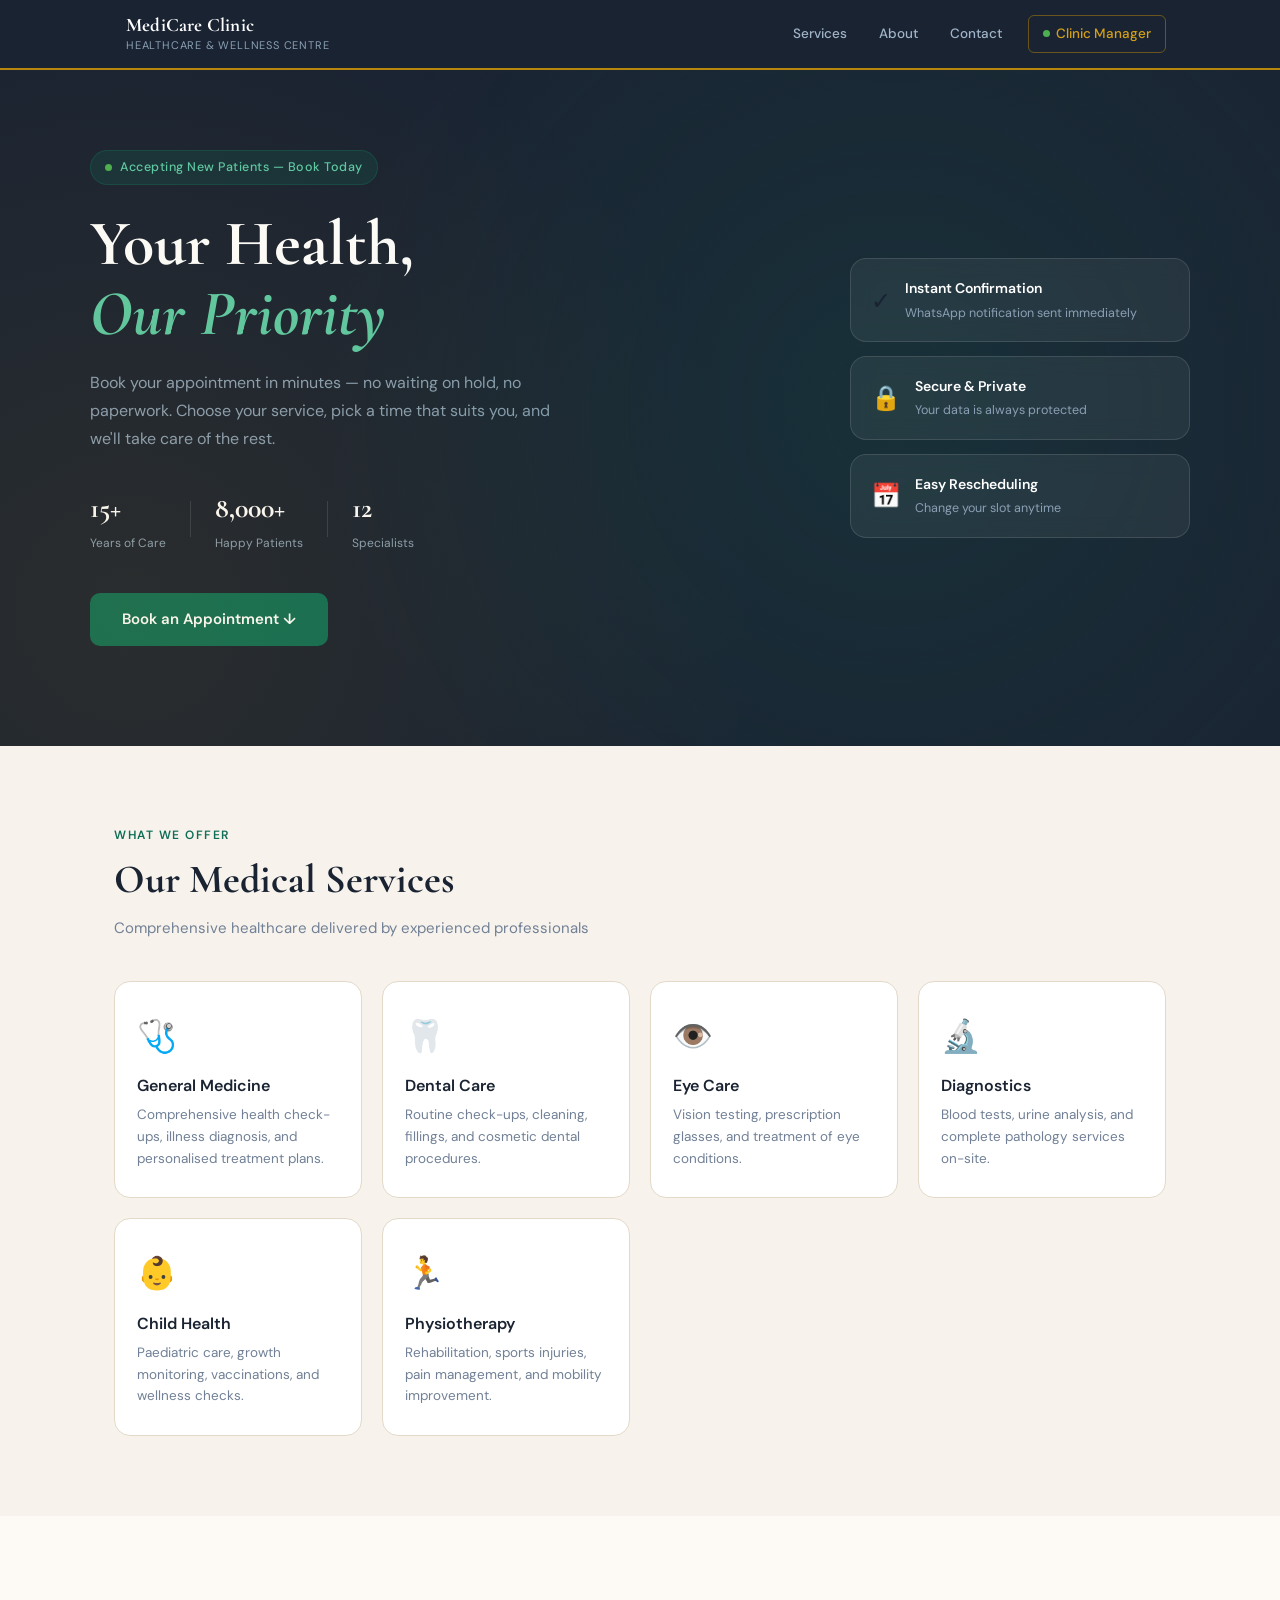
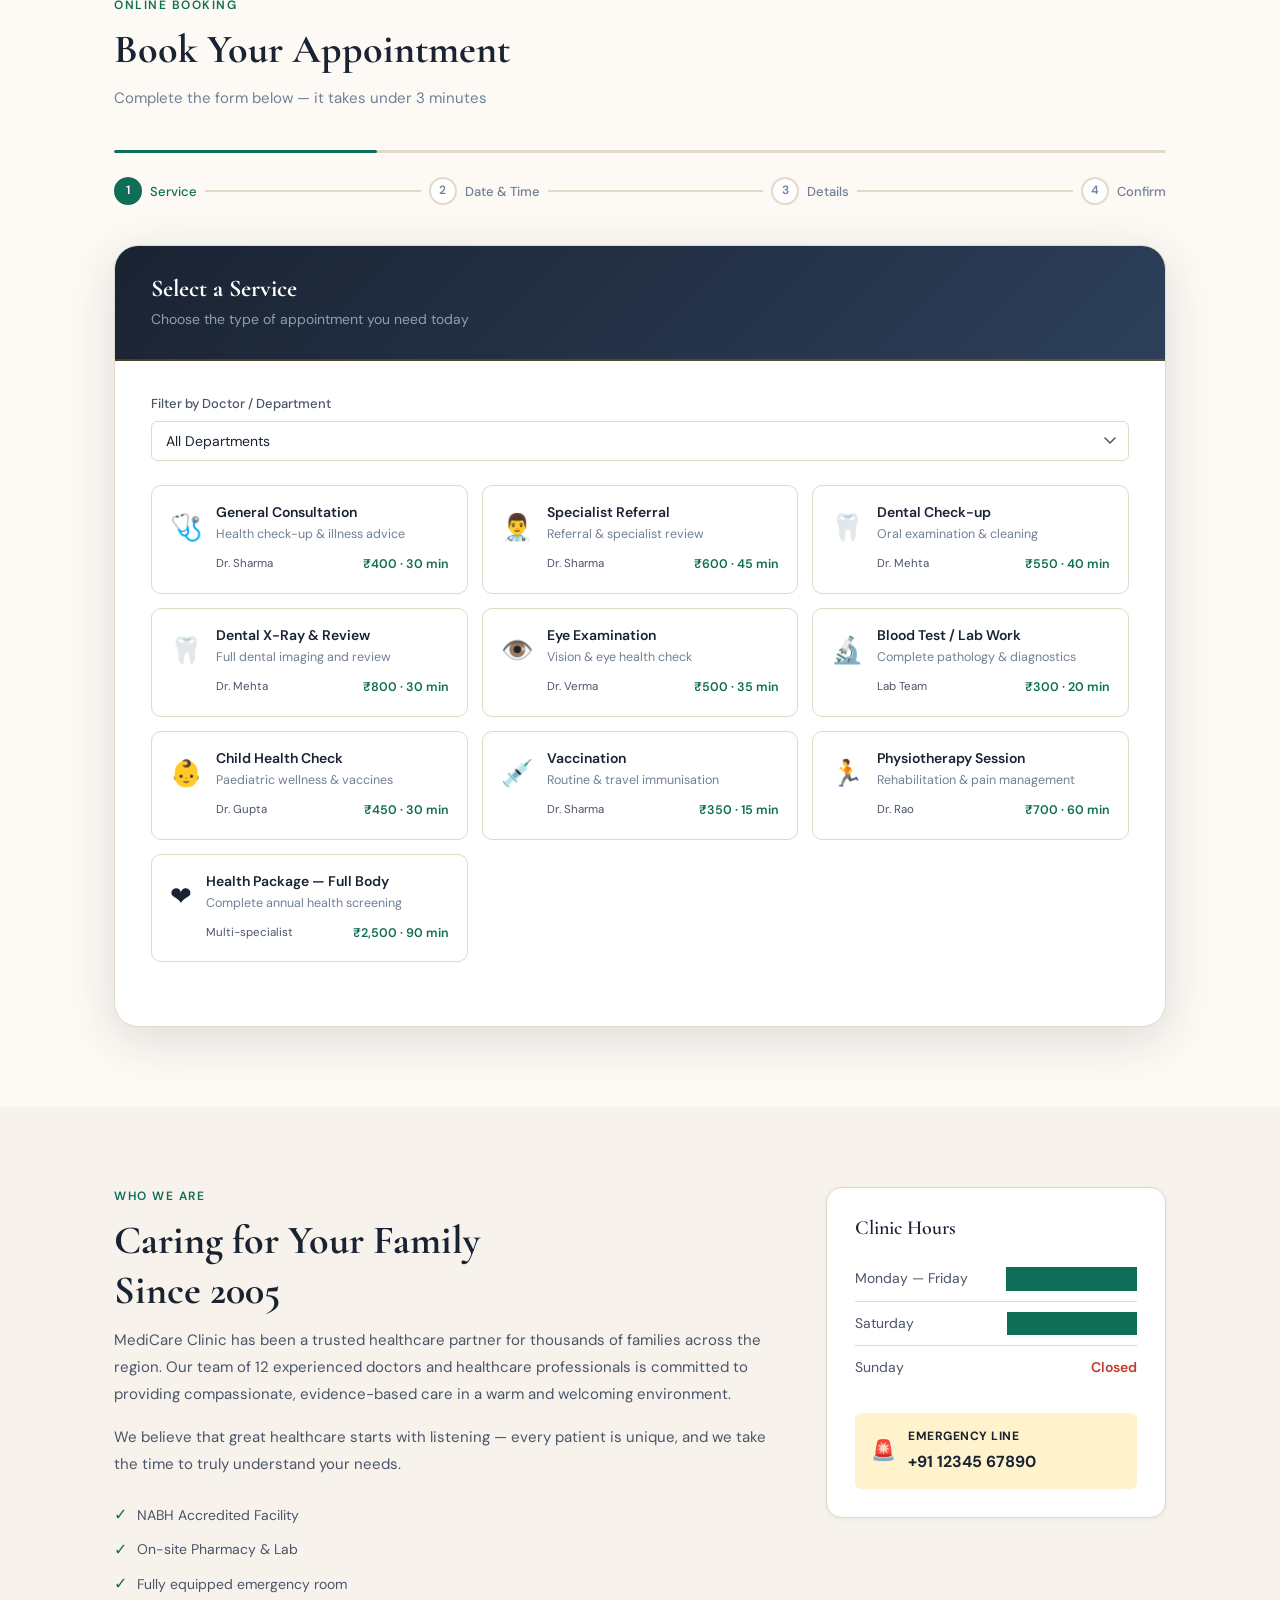
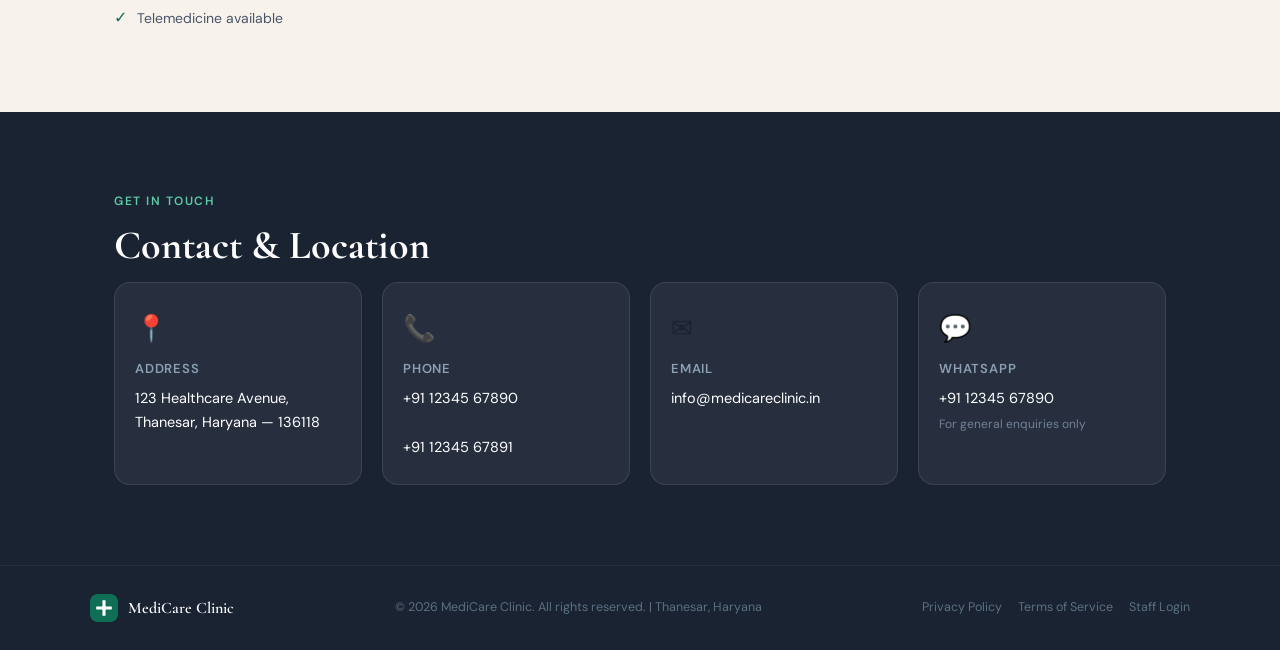
==== Appointment booking site/index.html @ c16f4e8e "Add files via upload" ====
<!DOCTYPE html>
<html lang="en">
<head>
<meta charset="UTF-8"/>
<meta name="viewport" content="width=device-width, initial-scale=1.0"/>
<title>MediCare Clinic — Book an Appointment</title>
<meta name="description" content="Book your appointment at MediCare Clinic online. Fast, easy, and secure appointment scheduling."/>
<link rel="preconnect" href="https://fonts.googleapis.com"/>
<link rel="preconnect" href="https://fonts.gstatic.com" crossorigin/>
<link href="https://fonts.googleapis.com/css2?family=Cormorant+Garamond:wght@400;500;600;700&family=DM+Sans:ital,opsz,wght@0,9..40,300;0,9..40,400;0,9..40,500;0,9..40,600;1,9..40,300&display=swap" rel="stylesheet"/>
<link rel="stylesheet" href="css/style.css"/>
<link rel="icon" href="data:image/svg+xml,<svg xmlns='http://www.w3.org/2000/svg' viewBox='0 0 100 100'><text y='.9em' font-size='90'>🏥</text></svg>"/>
</head>
<body>

<!-- HEADER -->
<header class="site-header">
  <div class="header-inner">
    <a href="index.html" class="logo">
      <div class="logo-mark">
        <svg viewBox="0 0 36 36" fill="none" xmlns="http://www.w3.org/2000/svg">
          <rect width="36" height="36" rx="10" fill="#0F6E56"/>
          <path d="M20 8h-4v8H8v4h8v8h4v-8h8v-4h-8V8z" fill="white"/>
        </svg>
      </div>
      <div class="logo-text">
        <span class="logo-name">MediCare Clinic</span>
        <span class="logo-tagline">Healthcare &amp; Wellness Centre</span>
      </div>
    </a>
    <nav class="main-nav">
      <a href="#services-section" class="nav-link">Services</a>
      <a href="#about-section" class="nav-link">About</a>
      <a href="#contact-section" class="nav-link">Contact</a>
      <a href="admin.html" class="nav-link nav-admin">
        <span class="admin-dot"></span>Clinic Manager
      </a>
    </nav>
    <button class="hamburger" id="hamburger" aria-label="Menu">
      <span></span><span></span><span></span>
    </button>
  </div>
  <div class="mobile-nav" id="mobileNav">
    <a href="#services-section" class="nav-link" onclick="closeMobileNav()">Services</a>
    <a href="#about-section" class="nav-link" onclick="closeMobileNav()">About</a>
    <a href="#contact-section" class="nav-link" onclick="closeMobileNav()">Contact</a>
    <a href="admin.html" class="nav-link nav-admin">Clinic Manager</a>
  </div>
</header>

<!-- HERO -->
<section class="hero">
  <div class="hero-bg-pattern"></div>
  <div class="hero-inner">
    <div class="hero-text">
      <div class="hero-badge">
        <span class="badge-dot"></span>
        Accepting New Patients — Book Today
      </div>
      <h1 class="hero-title">Your Health,<br/><em>Our Priority</em></h1>
      <p class="hero-subtitle">Book your appointment in minutes — no waiting on hold, no paperwork. Choose your service, pick a time that suits you, and we'll take care of the rest.</p>
      <div class="hero-stats">
        <div class="stat"><span class="stat-num">15+</span><span class="stat-label">Years of Care</span></div>
        <div class="stat-divider"></div>
        <div class="stat"><span class="stat-num">8,000+</span><span class="stat-label">Happy Patients</span></div>
        <div class="stat-divider"></div>
        <div class="stat"><span class="stat-num">12</span><span class="stat-label">Specialists</span></div>
      </div>
      <a href="#booking-section" class="btn-hero">Book an Appointment ↓</a>
    </div>
    <div class="hero-card-float">
      <div class="float-card">
        <div class="float-card-icon">✓</div>
        <div class="float-card-text">
          <strong>Instant Confirmation</strong>
          <span>WhatsApp notification sent immediately</span>
        </div>
      </div>
      <div class="float-card">
        <div class="float-card-icon">🔒</div>
        <div class="float-card-text">
          <strong>Secure &amp; Private</strong>
          <span>Your data is always protected</span>
        </div>
      </div>
      <div class="float-card">
        <div class="float-card-icon">📅</div>
        <div class="float-card-text">
          <strong>Easy Rescheduling</strong>
          <span>Change your slot anytime</span>
        </div>
      </div>
    </div>
  </div>
</section>

<!-- SERVICES SECTION -->
<section class="services-section" id="services-section">
  <div class="section-inner">
    <div class="section-label">What We Offer</div>
    <h2 class="section-title">Our Medical Services</h2>
    <p class="section-sub">Comprehensive healthcare delivered by experienced professionals</p>
    <div class="services-showcase">
      <div class="showcase-card">
        <div class="showcase-icon">🩺</div>
        <h3>General Medicine</h3>
        <p>Comprehensive health check-ups, illness diagnosis, and personalised treatment plans.</p>
      </div>
      <div class="showcase-card">
        <div class="showcase-icon">🦷</div>
        <h3>Dental Care</h3>
        <p>Routine check-ups, cleaning, fillings, and cosmetic dental procedures.</p>
      </div>
      <div class="showcase-card">
        <div class="showcase-icon">👁️</div>
        <h3>Eye Care</h3>
        <p>Vision testing, prescription glasses, and treatment of eye conditions.</p>
      </div>
      <div class="showcase-card">
        <div class="showcase-icon">🔬</div>
        <h3>Diagnostics</h3>
        <p>Blood tests, urine analysis, and complete pathology services on-site.</p>
      </div>
      <div class="showcase-card">
        <div class="showcase-icon">👶</div>
        <h3>Child Health</h3>
        <p>Paediatric care, growth monitoring, vaccinations, and wellness checks.</p>
      </div>
      <div class="showcase-card">
        <div class="showcase-icon">🏃</div>
        <h3>Physiotherapy</h3>
        <p>Rehabilitation, sports injuries, pain management, and mobility improvement.</p>
      </div>
    </div>
  </div>
</section>

<!-- BOOKING SECTION -->
<section class="booking-section" id="booking-section">
  <div class="section-inner">
    <div class="section-label">Online Booking</div>
    <h2 class="section-title">Book Your Appointment</h2>
    <p class="section-sub">Complete the form below — it takes under 3 minutes</p>

    <!-- PROGRESS STEPS -->
    <div class="progress-bar" id="progressBar">
      <div class="progress-fill" id="progressFill" style="width:25%"></div>
    </div>
    <div class="step-track">
      <div class="step-item active" id="track1">
        <div class="step-circle">1</div>
        <span>Service</span>
      </div>
      <div class="step-connector"></div>
      <div class="step-item" id="track2">
        <div class="step-circle">2</div>
        <span>Date &amp; Time</span>
      </div>
      <div class="step-connector"></div>
      <div class="step-item" id="track3">
        <div class="step-circle">3</div>
        <span>Details</span>
      </div>
      <div class="step-connector"></div>
      <div class="step-item" id="track4">
        <div class="step-circle">4</div>
        <span>Confirm</span>
      </div>
    </div>

    <!-- BOOKING CARD -->
    <div class="booking-card">

      <!-- STEP 1 -->
      <div class="step-panel active" id="panel1">
        <div class="panel-header">
          <h3>Select a Service</h3>
          <p>Choose the type of appointment you need today</p>
        </div>
        <div class="panel-body">
          <div class="doctor-filter">
            <label class="filter-label">Filter by Doctor / Department</label>
            <select id="doctorFilter" onchange="filterServices()">
              <option value="all">All Departments</option>
              <option value="general">General Medicine — Dr. Sharma</option>
              <option value="dental">Dental — Dr. Mehta</option>
              <option value="eye">Eye Care — Dr. Verma</option>
              <option value="lab">Diagnostics — Lab Team</option>
              <option value="child">Child Health — Dr. Gupta</option>
              <option value="physio">Physiotherapy — Dr. Rao</option>
            </select>
          </div>
          <div class="service-grid" id="serviceGrid">
            <div class="service-tile" data-dept="general" onclick="selectService(this,'General Consultation','Dr. Sharma','₹400','30 min','🩺')">
              <div class="tile-icon">🩺</div>
              <div class="tile-body">
                <h4>General Consultation</h4>
                <p>Health check-up &amp; illness advice</p>
                <div class="tile-meta">
                  <span class="tile-doctor">Dr. Sharma</span>
                  <span class="tile-price">₹400 · 30 min</span>
                </div>
              </div>
              <div class="tile-check">✓</div>
            </div>
            <div class="service-tile" data-dept="general" onclick="selectService(this,'Specialist Referral','Dr. Sharma','₹600','45 min','👨‍⚕️')">
              <div class="tile-icon">👨‍⚕️</div>
              <div class="tile-body">
                <h4>Specialist Referral</h4>
                <p>Referral &amp; specialist review</p>
                <div class="tile-meta">
                  <span class="tile-doctor">Dr. Sharma</span>
                  <span class="tile-price">₹600 · 45 min</span>
                </div>
              </div>
              <div class="tile-check">✓</div>
            </div>
            <div class="service-tile" data-dept="dental" onclick="selectService(this,'Dental Check-up','Dr. Mehta','₹550','40 min','🦷')">
              <div class="tile-icon">🦷</div>
              <div class="tile-body">
                <h4>Dental Check-up</h4>
                <p>Oral examination &amp; cleaning</p>
                <div class="tile-meta">
                  <span class="tile-doctor">Dr. Mehta</span>
                  <span class="tile-price">₹550 · 40 min</span>
                </div>
              </div>
              <div class="tile-check">✓</div>
            </div>
            <div class="service-tile" data-dept="dental" onclick="selectService(this,'Dental X-Ray','Dr. Mehta','₹800','30 min','🦷')">
              <div class="tile-icon">🦷</div>
              <div class="tile-body">
                <h4>Dental X-Ray &amp; Review</h4>
                <p>Full dental imaging and review</p>
                <div class="tile-meta">
                  <span class="tile-doctor">Dr. Mehta</span>
                  <span class="tile-price">₹800 · 30 min</span>
                </div>
              </div>
              <div class="tile-check">✓</div>
            </div>
            <div class="service-tile" data-dept="eye" onclick="selectService(this,'Eye Examination','Dr. Verma','₹500','35 min','👁️')">
              <div class="tile-icon">👁️</div>
              <div class="tile-body">
                <h4>Eye Examination</h4>
                <p>Vision &amp; eye health check</p>
                <div class="tile-meta">
                  <span class="tile-doctor">Dr. Verma</span>
                  <span class="tile-price">₹500 · 35 min</span>
                </div>
              </div>
              <div class="tile-check">✓</div>
            </div>
            <div class="service-tile" data-dept="lab" onclick="selectService(this,'Blood Test / Lab Work','Lab Team','₹300','20 min','🔬')">
              <div class="tile-icon">🔬</div>
              <div class="tile-body">
                <h4>Blood Test / Lab Work</h4>
                <p>Complete pathology &amp; diagnostics</p>
                <div class="tile-meta">
                  <span class="tile-doctor">Lab Team</span>
                  <span class="tile-price">₹300 · 20 min</span>
                </div>
              </div>
              <div class="tile-check">✓</div>
            </div>
            <div class="service-tile" data-dept="child" onclick="selectService(this,'Child Health Check','Dr. Gupta','₹450','30 min','👶')">
              <div class="tile-icon">👶</div>
              <div class="tile-body">
                <h4>Child Health Check</h4>
                <p>Paediatric wellness &amp; vaccines</p>
                <div class="tile-meta">
                  <span class="tile-doctor">Dr. Gupta</span>
                  <span class="tile-price">₹450 · 30 min</span>
                </div>
              </div>
              <div class="tile-check">✓</div>
            </div>
            <div class="service-tile" data-dept="general" onclick="selectService(this,'Vaccination','Dr. Sharma','₹350','15 min','💉')">
              <div class="tile-icon">💉</div>
              <div class="tile-body">
                <h4>Vaccination</h4>
                <p>Routine &amp; travel immunisation</p>
                <div class="tile-meta">
                  <span class="tile-doctor">Dr. Sharma</span>
                  <span class="tile-price">₹350 · 15 min</span>
                </div>
              </div>
              <div class="tile-check">✓</div>
            </div>
            <div class="service-tile" data-dept="physio" onclick="selectService(this,'Physiotherapy Session','Dr. Rao','₹700','60 min','🏃')">
              <div class="tile-icon">🏃</div>
              <div class="tile-body">
                <h4>Physiotherapy Session</h4>
                <p>Rehabilitation &amp; pain management</p>
                <div class="tile-meta">
                  <span class="tile-doctor">Dr. Rao</span>
                  <span class="tile-price">₹700 · 60 min</span>
                </div>
              </div>
              <div class="tile-check">✓</div>
            </div>
            <div class="service-tile" data-dept="general" onclick="selectService(this,'Health Package — Full Body','Dr. Sharma','₹2,500','90 min','❤️')">
              <div class="tile-icon">❤️</div>
              <div class="tile-body">
                <h4>Health Package — Full Body</h4>
                <p>Complete annual health screening</p>
                <div class="tile-meta">
                  <span class="tile-doctor">Multi-specialist</span>
                  <span class="tile-price">₹2,500 · 90 min</span>
                </div>
              </div>
              <div class="tile-check">✓</div>
            </div>
          </div>
          <div class="selected-service-bar" id="selectedBar" style="display:none">
            <span id="selectedBarText"></span>
            <button class="btn-primary" onclick="goStep(2)">Continue to Date &amp; Time →</button>
          </div>
        </div>
      </div>

      <!-- STEP 2 -->
      <div class="step-panel" id="panel2">
        <div class="panel-header">
          <h3>Choose Date &amp; Time</h3>
          <p>Select an available slot — slots marked in green are open for booking</p>
        </div>
        <div class="panel-body">
          <div class="calendar-layout">
            <div class="calendar-col">
              <div class="cal-nav-row">
                <button class="cal-arrow" onclick="prevMonth()">‹</button>
                <h4 class="cal-month-title" id="calMonthTitle">April 2026</h4>
                <button class="cal-arrow" onclick="nextMonth()">›</button>
              </div>
              <div class="cal-grid-wrap">
                <div class="cal-dow-row">
                  <span>Sun</span><span>Mon</span><span>Tue</span><span>Wed</span><span>Thu</span><span>Fri</span><span>Sat</span>
                </div>
                <div class="cal-days" id="calDays"></div>
              </div>
              <div class="cal-legend">
                <div class="leg-item"><span class="leg-dot available"></span> Available</div>
                <div class="leg-item"><span class="leg-dot today-dot"></span> Today</div>
                <div class="leg-item"><span class="leg-dot selected-dot"></span> Selected</div>
                <div class="leg-item"><span class="leg-dot full-dot"></span> Fully booked</div>
              </div>
            </div>
            <div class="timeslot-col">
              <div class="timeslot-header" id="timeslotHeader">
                <h4>Select a date first</h4>
                <p>Available appointment slots will appear here</p>
              </div>
              <div class="timeslot-grid" id="timeslotGrid"></div>
              <div class="slot-legend">
                <div class="leg-item"><span class="leg-swatch open"></span> Available</div>
                <div class="leg-item"><span class="leg-swatch booked-sw"></span> Booked</div>
              </div>
            </div>
          </div>
          <div class="panel-actions">
            <button class="btn-ghost" onclick="goStep(1)">← Back</button>
            <button class="btn-primary" id="step2Next" onclick="goStep(3)" disabled>Continue →</button>
          </div>
        </div>
      </div>

      <!-- STEP 3 -->
      <div class="step-panel" id="panel3">
        <div class="panel-header">
          <h3>Your Personal Details</h3>
          <p>Please fill in your information accurately for our records</p>
        </div>
        <div class="panel-body">
          <div class="wa-info-bar">
            <span class="wa-icon">💬</span>
            <div>
              <strong>WhatsApp Confirmation</strong>
              <span>Enter your WhatsApp number to receive an instant booking confirmation and reminders.</span>
            </div>
          </div>
          <form id="patientForm" onsubmit="return false">
            <div class="form-row">
              <div class="form-group">
                <label for="fname">First Name <span class="req">*</span></label>
                <input type="text" id="fname" placeholder="e.g. Rajesh" autocomplete="given-name" oninput="validateStep3()"/>
                <span class="field-err" id="fnameErr"></span>
              </div>
              <div class="form-group">
                <label for="lname">Last Name <span class="req">*</span></label>
                <input type="text" id="lname" placeholder="e.g. Kumar" autocomplete="family-name" oninput="validateStep3()"/>
                <span class="field-err" id="lnameErr"></span>
              </div>
            </div>
            <div class="form-row">
              <div class="form-group">
                <label for="dob">Date of Birth</label>
                <input type="date" id="dob" autocomplete="bday"/>
              </div>
              <div class="form-group">
                <label for="gender">Gender</label>
                <select id="gender">
                  <option value="">Prefer not to say</option>
                  <option>Male</option>
                  <option>Female</option>
                  <option>Other</option>
                </select>
              </div>
            </div>
            <div class="form-row">
              <div class="form-group">
                <label for="phone">WhatsApp Mobile Number <span class="req">*</span></label>
                <input type="tel" id="phone" placeholder="+91 98765 43210" autocomplete="tel" oninput="validateStep3()"/>
                <span class="field-hint">Include country code, e.g. +91 for India</span>
                <span class="field-err" id="phoneErr"></span>
              </div>
              <div class="form-group">
                <label for="email">Email Address</label>
                <input type="email" id="email" placeholder="your@email.com" autocomplete="email"/>
              </div>
            </div>
            <div class="form-group full">
              <label for="symptoms">Reason for Visit / Symptoms</label>
              <textarea id="symptoms" rows="3" placeholder="Briefly describe your symptoms or the reason for your visit..."></textarea>
            </div>
            <div class="form-group full">
              <label for="meds">Current Medications or Allergies</label>
              <input type="text" id="meds" placeholder="e.g. Penicillin allergy; taking Metformin 500mg daily"/>
            </div>
            <div class="form-group full">
              <label for="emergency">Emergency Contact Name &amp; Number</label>
              <input type="text" id="emergency" placeholder="e.g. Priya Kumar — +91 98765 00000"/>
            </div>
            <div class="form-group full">
              <label class="checkbox-label">
                <input type="checkbox" id="consent" onchange="validateStep3()"/>
                <span>I agree to the <a href="#" class="link-text">Privacy Policy</a> and consent to my data being stored for appointment purposes. <span class="req">*</span></span>
              </label>
            </div>
          </form>
          <div class="panel-actions">
            <button class="btn-ghost" onclick="goStep(2)">← Back</button>
            <button class="btn-primary" id="step3Next" onclick="goStep(4)" disabled>Review Booking →</button>
          </div>
        </div>
      </div>

      <!-- STEP 4 -->
      <div class="step-panel" id="panel4">
        <div class="panel-header">
          <h3>Review &amp; Confirm</h3>
          <p>Please verify all details before confirming your appointment</p>
        </div>
        <div class="panel-body" id="reviewBody">
          <!-- Populated by JS -->
        </div>
      </div>

      <!-- SUCCESS -->
      <div class="step-panel" id="panelSuccess">
        <div class="success-wrap">
          <div class="success-circle">
            <svg viewBox="0 0 52 52" fill="none" xmlns="http://www.w3.org/2000/svg">
              <circle cx="26" cy="26" r="25" stroke="#0F6E56" stroke-width="2"/>
              <path d="M14 26l8 8 16-16" stroke="#0F6E56" stroke-width="2.5" stroke-linecap="round" stroke-linejoin="round"/>
            </svg>
          </div>
          <h2>Appointment Confirmed!</h2>
          <p class="success-sub">Your booking is confirmed. Please check your WhatsApp for the confirmation message.</p>
          <div class="conf-summary" id="confSummary"></div>
          <div class="wa-reminder-box">
            <div class="wa-reminder-icon">💬</div>
            <div>
              <strong>WhatsApp Reminders Scheduled</strong>
              <p>You'll receive a reminder 24 hours before and 1 hour before your appointment.</p>
            </div>
          </div>
          <div class="success-actions">
            <button class="btn-outline" onclick="printConfirmation()">🖨️ Print / Save</button>
            <button class="btn-primary" onclick="resetAll()">Book Another Appointment</button>
          </div>
        </div>
      </div>

    </div><!-- end booking-card -->
  </div>
</section>

<!-- ABOUT SECTION -->
<section class="about-section" id="about-section">
  <div class="section-inner about-inner">
    <div class="about-text">
      <div class="section-label">Who We Are</div>
      <h2 class="section-title">Caring for Your Family<br/>Since 2005</h2>
      <p>MediCare Clinic has been a trusted healthcare partner for thousands of families across the region. Our team of 12 experienced doctors and healthcare professionals is committed to providing compassionate, evidence-based care in a warm and welcoming environment.</p>
      <p style="margin-top:1rem">We believe that great healthcare starts with listening — every patient is unique, and we take the time to truly understand your needs.</p>
      <div class="about-features">
        <div class="about-feat"><span>✓</span> NABH Accredited Facility</div>
        <div class="about-feat"><span>✓</span> On-site Pharmacy &amp; Lab</div>
        <div class="about-feat"><span>✓</span> Fully equipped emergency room</div>
        <div class="about-feat"><span>✓</span> Telemedicine available</div>
      </div>
    </div>
    <div class="about-hours">
      <h3>Clinic Hours</h3>
      <div class="hours-table">
        <div class="hours-row"><span>Monday — Friday</span><span class="hours-time open">9:00 AM — 6:00 PM</span></div>
        <div class="hours-row"><span>Saturday</span><span class="hours-time open">9:00 AM — 2:00 PM</span></div>
        <div class="hours-row"><span>Sunday</span><span class="hours-time closed">Closed</span></div>
      </div>
      <div class="emergency-bar">
        <span>🚨</span>
        <div>
          <strong>Emergency Line</strong>
          <a href="tel:+911234567890">+91 12345 67890</a>
        </div>
      </div>
    </div>
  </div>
</section>

<!-- CONTACT SECTION -->
<section class="contact-section" id="contact-section">
  <div class="section-inner contact-inner">
    <div class="section-label">Get In Touch</div>
    <h2 class="section-title">Contact &amp; Location</h2>
    <div class="contact-grid">
      <div class="contact-card">
        <div class="contact-icon">📍</div>
        <h4>Address</h4>
        <p>123 Healthcare Avenue,<br/>Thanesar, Haryana — 136118</p>
      </div>
      <div class="contact-card">
        <div class="contact-icon">📞</div>
        <h4>Phone</h4>
        <a href="tel:+911234567890">+91 12345 67890</a><br/>
        <a href="tel:+911234567891">+91 12345 67891</a>
      </div>
      <div class="contact-card">
        <div class="contact-icon">✉️</div>
        <h4>Email</h4>
        <a href="mailto:info@medicareclinic.in">info@medicareclinic.in</a>
      </div>
      <div class="contact-card">
        <div class="contact-icon">💬</div>
        <h4>WhatsApp</h4>
        <a href="https://wa.me/911234567890" target="_blank">+91 12345 67890</a>
        <p style="font-size:12px;margin-top:4px;color:#718096">For general enquiries only</p>
      </div>
    </div>
  </div>
</section>

<!-- FOOTER -->
<footer class="site-footer">
  <div class="footer-inner">
    <div class="footer-logo">
      <div class="logo-mark small">
        <svg viewBox="0 0 36 36" fill="none" xmlns="http://www.w3.org/2000/svg">
          <rect width="36" height="36" rx="10" fill="#0F6E56"/>
          <path d="M20 8h-4v8H8v4h8v8h4v-8h8v-4h-8V8z" fill="white"/>
        </svg>
      </div>
      <span>MediCare Clinic</span>
    </div>
    <p class="footer-copy">&copy; 2026 MediCare Clinic. All rights reserved. | Thanesar, Haryana</p>
    <div class="footer-links">
      <a href="#">Privacy Policy</a>
      <a href="#">Terms of Service</a>
      <a href="admin.html">Staff Login</a>
    </div>
  </div>
</footer>

<script src="js/data.js"></script>
<script src="js/booking.js"></script>
</body>
</html>
---- Appointment booking site/css/style.css ----
/* ============================================================
   MEDICARE CLINIC — MAIN STYLESHEET
   ============================================================ */

/* --- RESET & BASE --- */
*, *::before, *::after { box-sizing: border-box; margin: 0; padding: 0; }

:root {
  --green:       #0F6E56;
  --green-dark:  #085041;
  --green-light: #E1F5EE;
  --gold:        #B8860B;
  --gold-light:  #FEF9EC;
  --navy:        #1A2332;
  --navy-mid:    #2D3F5A;
  --slate:       #4A5568;
  --muted:       #718096;
  --border:      #E2D9C8;
  --bg:          #FDFAF5;
  --bg-card:     #FFFFFF;
  --ivory:       #F7F3EC;
  --danger:      #C0392B;
  --danger-lt:   #FDEDEB;
  --radius-sm:   6px;
  --radius-md:   10px;
  --radius-lg:   16px;
  --radius-xl:   24px;
  --shadow-sm:   0 1px 4px rgba(26,35,50,0.07);
  --shadow-md:   0 4px 20px rgba(26,35,50,0.10);
  --shadow-lg:   0 12px 48px rgba(26,35,50,0.14);
  --font-serif:  'Cormorant Garamond', Georgia, serif;
  --font-sans:   'DM Sans', system-ui, sans-serif;
  --transition:  all 0.22s ease;
}

html { scroll-behavior: smooth; }

body {
  font-family: var(--font-sans);
  background: var(--bg);
  color: var(--navy);
  line-height: 1.65;
  font-size: 15px;
  -webkit-font-smoothing: antialiased;
}

a { color: var(--green); text-decoration: none; }
a:hover { text-decoration: underline; }

img { max-width: 100%; display: block; }

/* --- TYPOGRAPHY --- */
h1, h2, h3, h4, h5 { line-height: 1.25; font-weight: 600; }

.section-label {
  font-size: 12px;
  font-weight: 600;
  letter-spacing: 1.5px;
  text-transform: uppercase;
  color: var(--green);
  margin-bottom: 0.5rem;
}

.section-title {
  font-family: var(--font-serif);
  font-size: clamp(28px, 4vw, 40px);
  font-weight: 700;
  color: var(--navy);
  margin-bottom: 0.75rem;
}

.section-sub {
  font-size: 15px;
  color: var(--muted);
  max-width: 520px;
  margin-bottom: 2.5rem;
}

/* --- LAYOUT --- */
.section-inner {
  max-width: 1100px;
  margin: 0 auto;
  padding: 80px 1.5rem;
}

/* --- SITE HEADER --- */
.site-header {
  position: sticky;
  top: 0;
  z-index: 1000;
  background: var(--navy);
  border-bottom: 2px solid var(--gold);
}

.header-inner {
  max-width: 1100px;
  margin: 0 auto;
  padding: 0 1.5rem;
  height: 68px;
  display: flex;
  align-items: center;
  justify-content: space-between;
}

.logo {
  display: flex;
  align-items: center;
  gap: 12px;
  text-decoration: none;
}

.logo-mark { flex-shrink: 0; }
.logo-mark svg { display: block; }
.logo-mark.small svg { width: 28px; height: 28px; }

.logo-text {
  display: flex;
  flex-direction: column;
}

.logo-name {
  font-family: var(--font-serif);
  font-size: 19px;
  font-weight: 700;
  color: white;
  letter-spacing: 0.2px;
  line-height: 1.2;
}

.logo-tagline {
  font-size: 11px;
  color: #8BA0B4;
  letter-spacing: 0.8px;
  text-transform: uppercase;
}

.main-nav {
  display: flex;
  align-items: center;
  gap: 4px;
}

.nav-link {
  font-size: 13.5px;
  font-weight: 500;
  color: #A0B4C8;
  padding: 7px 14px;
  border-radius: var(--radius-sm);
  transition: var(--transition);
  text-decoration: none;
}

.nav-link:hover { color: white; background: rgba(255,255,255,0.08); text-decoration: none; }

.nav-admin {
  border: 1px solid rgba(184,134,11,0.5);
  color: #D4A017;
  display: flex;
  align-items: center;
  gap: 6px;
  margin-left: 8px;
}

.nav-admin:hover { background: var(--gold); color: var(--navy); border-color: var(--gold); }

.admin-dot {
  width: 7px; height: 7px;
  border-radius: 50%;
  background: #4CAF50;
  display: inline-block;
  animation: pulse 2s infinite;
}

@keyframes pulse {
  0%, 100% { opacity: 1; }
  50% { opacity: 0.4; }
}

.hamburger {
  display: none;
  flex-direction: column;
  gap: 5px;
  background: none;
  border: none;
  cursor: pointer;
  padding: 6px;
}

.hamburger span {
  display: block; width: 22px; height: 2px;
  background: white; border-radius: 2px;
}

.mobile-nav {
  display: none;
  flex-direction: column;
  background: var(--navy-mid);
  padding: 0.5rem 1.5rem 1rem;
  border-top: 1px solid rgba(255,255,255,0.08);
}

.mobile-nav .nav-link { padding: 10px 0; border-bottom: 1px solid rgba(255,255,255,0.06); }

@media(max-width:768px) {
  .main-nav { display: none; }
  .hamburger { display: flex; }
  .mobile-nav.open { display: flex; }
}

/* --- HERO SECTION --- */
.hero {
  background: var(--navy);
  position: relative;
  overflow: hidden;
  padding: 80px 1.5rem 100px;
}

.hero-bg-pattern {
  position: absolute;
  inset: 0;
  background-image:
    radial-gradient(circle at 70% 50%, rgba(15,110,86,0.18) 0%, transparent 60%),
    radial-gradient(circle at 10% 80%, rgba(184,134,11,0.10) 0%, transparent 50%);
  pointer-events: none;
}

.hero-inner {
  max-width: 1100px;
  margin: 0 auto;
  display: grid;
  grid-template-columns: 1fr 340px;
  gap: 60px;
  align-items: center;
}

.hero-badge {
  display: inline-flex;
  align-items: center;
  gap: 8px;
  background: rgba(15,110,86,0.2);
  border: 1px solid rgba(15,110,86,0.4);
  color: #5DCAA5;
  font-size: 12.5px;
  font-weight: 500;
  letter-spacing: 0.5px;
  padding: 6px 14px;
  border-radius: 30px;
  margin-bottom: 1.5rem;
}

.badge-dot {
  width: 7px; height: 7px;
  border-radius: 50%;
  background: #4CAF50;
  animation: pulse 2s infinite;
}

.hero-title {
  font-family: var(--font-serif);
  font-size: clamp(40px, 6vw, 64px);
  font-weight: 700;
  color: white;
  line-height: 1.1;
  margin-bottom: 1.25rem;
}

.hero-title em {
  color: #5DCAA5;
  font-style: italic;
}

.hero-subtitle {
  font-size: 16px;
  color: #8BA0B4;
  line-height: 1.75;
  max-width: 480px;
  margin-bottom: 2rem;
}

.hero-stats {
  display: flex;
  align-items: center;
  gap: 0;
  margin-bottom: 2.5rem;
}

.stat { text-align: left; padding: 0 24px 0 0; }
.stat:first-child { padding-left: 0; }
.stat-num { display: block; font-family: var(--font-serif); font-size: 28px; font-weight: 700; color: white; }
.stat-label { display: block; font-size: 12px; color: #8BA0B4; margin-top: 2px; }
.stat-divider { width: 1px; height: 36px; background: rgba(255,255,255,0.12); margin-right: 24px; }

.btn-hero {
  display: inline-flex;
  align-items: center;
  gap: 8px;
  background: var(--green);
  color: white;
  font-family: var(--font-sans);
  font-size: 15px;
  font-weight: 600;
  padding: 14px 32px;
  border-radius: var(--radius-md);
  text-decoration: none;
  transition: var(--transition);
  border: none;
  cursor: pointer;
}

.btn-hero:hover {
  background: var(--green-dark);
  transform: translateY(-1px);
  box-shadow: 0 8px 24px rgba(15,110,86,0.35);
  text-decoration: none;
  color: white;
}

.hero-card-float {
  display: flex;
  flex-direction: column;
  gap: 14px;
}

.float-card {
  background: rgba(255,255,255,0.06);
  border: 1px solid rgba(255,255,255,0.12);
  border-radius: var(--radius-lg);
  padding: 18px 20px;
  display: flex;
  align-items: center;
  gap: 14px;
  backdrop-filter: blur(10px);
  transition: var(--transition);
}

.float-card:hover {
  background: rgba(255,255,255,0.1);
  transform: translateX(4px);
}

.float-card-icon { font-size: 24px; flex-shrink: 0; }

.float-card-text { display: flex; flex-direction: column; }
.float-card-text strong { color: white; font-size: 14px; font-weight: 600; }
.float-card-text span { color: #8BA0B4; font-size: 12.5px; margin-top: 2px; }

@media(max-width:900px) {
  .hero-inner { grid-template-columns: 1fr; }
  .hero-card-float { flex-direction: row; flex-wrap: wrap; }
  .float-card { flex: 1; min-width: 200px; }
}

/* --- SERVICES SHOWCASE --- */
.services-section { background: var(--ivory); }

.services-showcase {
  display: grid;
  grid-template-columns: repeat(auto-fill, minmax(200px, 1fr));
  gap: 20px;
}

.showcase-card {
  background: var(--bg-card);
  border: 1px solid var(--border);
  border-radius: var(--radius-lg);
  padding: 28px 22px;
  transition: var(--transition);
}

.showcase-card:hover {
  border-color: var(--green);
  box-shadow: var(--shadow-md);
  transform: translateY(-3px);
}

.showcase-icon { font-size: 32px; margin-bottom: 14px; }
.showcase-card h3 { font-size: 16px; font-weight: 600; margin-bottom: 8px; color: var(--navy); }
.showcase-card p { font-size: 13.5px; color: var(--muted); line-height: 1.6; }

/* --- BOOKING SECTION --- */
.booking-section { background: var(--bg); }

.progress-bar {
  height: 3px;
  background: var(--border);
  border-radius: 10px;
  margin-bottom: 1.5rem;
  overflow: hidden;
}

.progress-fill {
  height: 100%;
  background: var(--green);
  border-radius: 10px;
  transition: width 0.4s ease;
}

.step-track {
  display: flex;
  align-items: center;
  margin-bottom: 2.5rem;
  gap: 0;
}

.step-item {
  display: flex;
  align-items: center;
  gap: 8px;
  font-size: 13px;
  color: var(--muted);
  font-weight: 500;
}

.step-item.active { color: var(--green); }
.step-item.done { color: var(--green); }

.step-circle {
  width: 28px; height: 28px;
  border-radius: 50%;
  border: 2px solid var(--border);
  display: flex;
  align-items: center;
  justify-content: center;
  font-size: 12px;
  font-weight: 600;
  background: white;
  color: var(--muted);
  flex-shrink: 0;
  transition: var(--transition);
}

.step-item.active .step-circle {
  border-color: var(--green);
  background: var(--green);
  color: white;
}

.step-item.done .step-circle {
  border-color: var(--green);
  background: var(--green-light);
  color: var(--green);
}

.step-item.done .step-circle::before { content: '✓'; }

.step-connector {
  flex: 1;
  height: 2px;
  background: var(--border);
  margin: 0 8px;
}

.step-connector.done { background: var(--green); }

/* --- BOOKING CARD --- */
.booking-card {
  background: var(--bg-card);
  border-radius: var(--radius-xl);
  border: 1px solid var(--border);
  box-shadow: var(--shadow-lg);
  overflow: hidden;
}

.step-panel { display: none; }
.step-panel.active { display: block; }

.panel-header {
  background: linear-gradient(135deg, var(--navy) 0%, var(--navy-mid) 100%);
  padding: 28px 36px;
  border-bottom: 2px solid rgba(184,134,11,0.3);
}

.panel-header h3 {
  font-family: var(--font-serif);
  font-size: 24px;
  font-weight: 700;
  color: white;
  margin-bottom: 4px;
}

.panel-header p { font-size: 14px; color: #8BA0B4; }

.panel-body { padding: 32px 36px; }

@media(max-width:600px) {
  .panel-header { padding: 20px; }
  .panel-body { padding: 20px; }
}

/* --- DOCTOR FILTER --- */
.doctor-filter { margin-bottom: 1.5rem; }
.filter-label { display: block; font-size: 13px; font-weight: 500; color: var(--slate); margin-bottom: 6px; }

/* --- SERVICE GRID --- */
.service-grid {
  display: grid;
  grid-template-columns: repeat(auto-fill, minmax(240px, 1fr));
  gap: 14px;
  margin-bottom: 2rem;
}

.service-tile {
  border: 1.5px solid var(--border);
  border-radius: var(--radius-md);
  padding: 18px;
  cursor: pointer;
  transition: var(--transition);
  display: flex;
  align-items: flex-start;
  gap: 14px;
  position: relative;
  background: white;
}

.service-tile:hover {
  border-color: var(--green);
  background: var(--green-light);
  transform: translateY(-1px);
  box-shadow: var(--shadow-sm);
}

.service-tile.selected {
  border-color: var(--green);
  background: var(--green-light);
  box-shadow: 0 0 0 3px rgba(15,110,86,0.15);
}

.service-tile.hidden { display: none; }

.tile-icon { font-size: 26px; flex-shrink: 0; margin-top: 2px; }

.tile-body { flex: 1; min-width: 0; }
.tile-body h4 { font-size: 14px; font-weight: 600; color: var(--navy); margin-bottom: 4px; }
.tile-body p { font-size: 12.5px; color: var(--muted); line-height: 1.5; }

.tile-meta { display: flex; justify-content: space-between; align-items: center; margin-top: 10px; gap: 8px; }
.tile-doctor { font-size: 11.5px; color: var(--slate); }
.tile-price { font-size: 12.5px; font-weight: 600; color: var(--green); white-space: nowrap; }

.tile-check {
  position: absolute;
  top: 10px; right: 10px;
  width: 22px; height: 22px;
  border-radius: 50%;
  background: var(--green);
  color: white;
  font-size: 11px;
  display: none;
  align-items: center;
  justify-content: center;
  font-weight: 700;
}

.service-tile.selected .tile-check { display: flex; }

/* Selected service bar */
.selected-service-bar {
  background: var(--navy);
  border-radius: var(--radius-md);
  padding: 16px 24px;
  display: flex;
  align-items: center;
  justify-content: space-between;
  gap: 1rem;
  flex-wrap: wrap;
}

.selected-service-bar span { color: #C8D8E4; font-size: 14px; }

/* --- CALENDAR --- */
.calendar-layout {
  display: grid;
  grid-template-columns: 1fr 280px;
  gap: 2rem;
  margin-bottom: 2rem;
}

@media(max-width:768px) {
  .calendar-layout { grid-template-columns: 1fr; }
}

.cal-nav-row {
  display: flex;
  align-items: center;
  justify-content: space-between;
  margin-bottom: 1rem;
}

.cal-month-title {
  font-family: var(--font-serif);
  font-size: 20px;
  font-weight: 600;
  color: var(--navy);
}

.cal-arrow {
  width: 32px; height: 32px;
  border: 1.5px solid var(--border);
  border-radius: var(--radius-sm);
  background: white;
  cursor: pointer;
  font-size: 18px;
  color: var(--slate);
  display: flex;
  align-items: center;
  justify-content: center;
  transition: var(--transition);
  line-height: 1;
}

.cal-arrow:hover { background: var(--green); color: white; border-color: var(--green); }

.cal-grid-wrap { border: 1px solid var(--border); border-radius: var(--radius-md); overflow: hidden; }

.cal-dow-row {
  display: grid;
  grid-template-columns: repeat(7, 1fr);
  background: var(--ivory);
  border-bottom: 1px solid var(--border);
}

.cal-dow-row span {
  text-align: center;
  font-size: 11px;
  font-weight: 600;
  color: var(--muted);
  text-transform: uppercase;
  letter-spacing: 0.5px;
  padding: 10px 4px;
}

.cal-days {
  display: grid;
  grid-template-columns: repeat(7, 1fr);
  gap: 1px;
  background: var(--border);
}

.cal-day {
  background: white;
  text-align: center;
  padding: 10px 4px;
  font-size: 13.5px;
  font-weight: 500;
  cursor: pointer;
  transition: var(--transition);
  position: relative;
  min-height: 42px;
  display: flex;
  align-items: center;
  justify-content: center;
}

.cal-day:hover:not(.empty):not(.past):not(.sunday) {
  background: var(--green-light);
  color: var(--green);
}

.cal-day.today { font-weight: 700; color: var(--gold); }
.cal-day.today::after { content: ''; position: absolute; bottom: 4px; left: 50%; transform: translateX(-50%); width: 4px; height: 4px; border-radius: 50%; background: var(--gold); }
.cal-day.available::before { content: ''; position: absolute; bottom: 4px; left: 50%; transform: translateX(-50%); width: 4px; height: 4px; border-radius: 50%; background: var(--green); }
.cal-day.selected { background: var(--green) !important; color: white !important; font-weight: 700; }
.cal-day.selected::before, .cal-day.selected::after { background: rgba(255,255,255,0.5); }
.cal-day.past { color: #C8CDD8; cursor: default; }
.cal-day.sunday { color: #E57373; cursor: default; }
.cal-day.blocked { color: #C8CDD8; cursor: not-allowed; background: #FAF8F5; }
.cal-day.empty { background: var(--ivory); cursor: default; }

.cal-legend { display: flex; gap: 16px; margin-top: 12px; flex-wrap: wrap; }
.leg-item { display: flex; align-items: center; gap: 5px; font-size: 12px; color: var(--muted); }
.leg-dot { width: 8px; height: 8px; border-radius: 50%; }
.available { background: var(--green); }
.today-dot { background: var(--gold); }
.selected-dot { background: var(--green); }
.full-dot { background: #E0E0E0; }

/* --- TIME SLOTS --- */
.timeslot-col { }
.timeslot-header { margin-bottom: 1rem; }
.timeslot-header h4 { font-size: 15px; font-weight: 600; color: var(--navy); }
.timeslot-header p { font-size: 12.5px; color: var(--muted); margin-top: 3px; }

.timeslot-grid { display: grid; grid-template-columns: 1fr 1fr; gap: 8px; }

.time-chip {
  border: 1.5px solid var(--border);
  border-radius: var(--radius-sm);
  padding: 11px 8px;
  text-align: center;
  font-size: 13px;
  font-weight: 500;
  cursor: pointer;
  transition: var(--transition);
  color: var(--navy);
  background: white;
  user-select: none;
}

.time-chip:hover { border-color: var(--green); color: var(--green); background: var(--green-light); }
.time-chip.selected { background: var(--green); color: white; border-color: var(--green); }
.time-chip.booked { background: var(--ivory); color: #C8CDD8; border-color: var(--border); cursor: not-allowed; text-decoration: line-through; }

.slot-legend { display: flex; gap: 12px; margin-top: 10px; }
.leg-swatch { width: 12px; height: 12px; border-radius: 2px; }
.open { background: var(--green); }
.booked-sw { background: #E0E0E0; }

/* --- FORMS --- */
.form-row {
  display: grid;
  grid-template-columns: 1fr 1fr;
  gap: 1rem;
  margin-bottom: 1rem;
}

@media(max-width:600px) { .form-row { grid-template-columns: 1fr; } }

.form-group { display: flex; flex-direction: column; gap: 5px; }
.form-group.full { grid-column: 1 / -1; }

label {
  font-size: 13px;
  font-weight: 500;
  color: var(--slate);
}

.req { color: var(--danger); }

input[type=text], input[type=email], input[type=tel],
input[type=date], input[type=password], input[type=url],
select, textarea {
  padding: 10px 14px;
  border: 1.5px solid var(--border);
  border-radius: var(--radius-sm);
  font-family: var(--font-sans);
  font-size: 14px;
  color: var(--navy);
  background: white;
  transition: border-color 0.2s, box-shadow 0.2s;
  width: 100%;
  appearance: none;
  -webkit-appearance: none;
}

input:focus, select:focus, textarea:focus {
  outline: none;
  border-color: var(--green);
  box-shadow: 0 0 0 3px rgba(15,110,86,0.12);
}

select { background-image: url("data:image/svg+xml,%3Csvg xmlns='http://www.w3.org/2000/svg' width='12' height='8' viewBox='0 0 12 8'%3E%3Cpath d='M1 1l5 5 5-5' stroke='%234A5568' stroke-width='1.5' fill='none' stroke-linecap='round'/%3E%3C/svg%3E"); background-repeat: no-repeat; background-position: right 12px center; padding-right: 36px; }

textarea { resize: vertical; min-height: 90px; }

.field-err { font-size: 12px; color: var(--danger); }
.field-hint { font-size: 11.5px; color: var(--muted); }

.checkbox-label {
  display: flex;
  align-items: flex-start;
  gap: 10px;
  cursor: pointer;
  font-size: 13.5px;
  color: var(--slate);
}

.checkbox-label input { width: auto; margin-top: 2px; }
.link-text { color: var(--green); text-decoration: underline; }

.wa-info-bar {
  display: flex;
  align-items: flex-start;
  gap: 12px;
  background: #E8F5E9;
  border-left: 3px solid #4CAF50;
  border-radius: 0 var(--radius-sm) var(--radius-sm) 0;
  padding: 14px 18px;
  margin-bottom: 1.5rem;
  font-size: 13.5px;
  color: #2E7D32;
}

.wa-info-bar strong { display: block; margin-bottom: 2px; }
.wa-icon { font-size: 20px; flex-shrink: 0; }

/* --- PANEL ACTIONS --- */
.panel-actions {
  display: flex;
  justify-content: space-between;
  align-items: center;
  margin-top: 2rem;
  padding-top: 1.5rem;
  border-top: 1px solid var(--border);
}

/* --- BUTTONS --- */
.btn-primary {
  background: var(--green);
  color: white;
  border: none;
  padding: 12px 28px;
  border-radius: var(--radius-sm);
  font-family: var(--font-sans);
  font-size: 14px;
  font-weight: 600;
  cursor: pointer;
  transition: var(--transition);
  display: inline-flex;
  align-items: center;
  gap: 6px;
}

.btn-primary:hover { background: var(--green-dark); transform: translateY(-1px); box-shadow: 0 4px 12px rgba(15,110,86,0.3); }
.btn-primary:disabled { background: #C8CDD8; cursor: not-allowed; transform: none; box-shadow: none; }

.btn-ghost {
  background: transparent;
  color: var(--slate);
  border: 1.5px solid var(--border);
  padding: 11px 24px;
  border-radius: var(--radius-sm);
  font-family: var(--font-sans);
  font-size: 14px;
  font-weight: 500;
  cursor: pointer;
  transition: var(--transition);
}

.btn-ghost:hover { border-color: var(--slate); color: var(--navy); }

.btn-outline {
  background: transparent;
  color: var(--green);
  border: 1.5px solid var(--green);
  padding: 11px 24px;
  border-radius: var(--radius-sm);
  font-family: var(--font-sans);
  font-size: 14px;
  font-weight: 600;
  cursor: pointer;
  transition: var(--transition);
}

.btn-outline:hover { background: var(--green-light); }

/* --- REVIEW PANEL --- */
.review-grid { display: grid; grid-template-columns: 1fr 1fr; gap: 1.5rem; margin-bottom: 1.5rem; }
@media(max-width:600px) { .review-grid { grid-template-columns: 1fr; } }

.review-box {
  background: var(--ivory);
  border-radius: var(--radius-md);
  padding: 1.25rem;
  border: 1px solid var(--border);
}

.review-box h4 {
  font-size: 12px;
  font-weight: 600;
  text-transform: uppercase;
  letter-spacing: 1px;
  color: var(--green);
  margin-bottom: 1rem;
}

.review-row {
  display: flex;
  justify-content: space-between;
  padding: 7px 0;
  font-size: 13.5px;
  border-bottom: 1px solid var(--border);
}

.review-row:last-child { border-bottom: none; }
.review-label { color: var(--muted); }
.review-val { font-weight: 600; color: var(--navy); text-align: right; max-width: 60%; }

.review-total {
  background: var(--navy);
  border-radius: var(--radius-md);
  padding: 1.25rem 1.5rem;
  display: flex;
  justify-content: space-between;
  align-items: center;
  margin-bottom: 1.25rem;
}

.review-total span { color: #8BA0B4; font-size: 14px; }
.review-total strong { color: white; font-size: 22px; font-family: var(--font-serif); }

.wa-confirm-note {
  background: #E8F5E9;
  border-radius: var(--radius-sm);
  padding: 12px 16px;
  font-size: 13px;
  color: #2E7D32;
  display: flex;
  align-items: center;
  gap: 10px;
  margin-bottom: 1.5rem;
}

/* --- SUCCESS --- */
.success-wrap { padding: 60px 36px; text-align: center; }

.success-circle {
  width: 80px; height: 80px;
  border-radius: 50%;
  background: var(--green-light);
  display: flex;
  align-items: center;
  justify-content: center;
  margin: 0 auto 1.5rem;
}

.success-circle svg { width: 52px; height: 52px; }

.success-wrap h2 {
  font-family: var(--font-serif);
  font-size: 32px;
  font-weight: 700;
  color: var(--navy);
  margin-bottom: 0.75rem;
}

.success-sub { color: var(--muted); font-size: 15px; margin-bottom: 2rem; }

.conf-summary {
  background: var(--ivory);
  border-radius: var(--radius-lg);
  padding: 1.5rem 2rem;
  max-width: 480px;
  margin: 0 auto 1.5rem;
  text-align: left;
  border: 1px solid var(--border);
}

.conf-row {
  display: flex;
  gap: 12px;
  align-items: center;
  padding: 9px 0;
  font-size: 14px;
  border-bottom: 1px solid var(--border);
}

.conf-row:last-child { border-bottom: none; }
.conf-icon { font-size: 16px; width: 22px; text-align: center; flex-shrink: 0; }
.conf-label { color: var(--muted); flex: 1; }
.conf-val { font-weight: 600; color: var(--navy); }
.conf-ref { color: var(--green) !important; font-family: monospace; font-size: 15px; }

.wa-reminder-box {
  display: flex;
  align-items: flex-start;
  gap: 14px;
  background: #E8F5E9;
  border-radius: var(--radius-md);
  padding: 16px 20px;
  max-width: 480px;
  margin: 0 auto 2rem;
  text-align: left;
  font-size: 13.5px;
}

.wa-reminder-icon { font-size: 22px; flex-shrink: 0; }
.wa-reminder-box strong { display: block; color: #1B5E20; margin-bottom: 3px; }
.wa-reminder-box p { color: #2E7D32; font-size: 13px; margin: 0; }

.success-actions { display: flex; gap: 12px; justify-content: center; flex-wrap: wrap; }

/* --- ABOUT SECTION --- */
.about-section { background: var(--ivory); }

.about-inner {
  display: grid;
  grid-template-columns: 1fr 340px;
  gap: 60px;
  align-items: start;
}

@media(max-width:900px) { .about-inner { grid-template-columns: 1fr; } }

.about-text p { color: var(--slate); font-size: 15px; line-height: 1.8; }

.about-features { margin-top: 1.5rem; display: flex; flex-direction: column; gap: 8px; }

.about-feat {
  display: flex;
  align-items: center;
  gap: 10px;
  font-size: 14px;
  color: var(--slate);
}

.about-feat span { color: var(--green); font-weight: 700; font-size: 16px; }

.about-hours {
  background: white;
  border-radius: var(--radius-lg);
  padding: 28px;
  border: 1px solid var(--border);
  box-shadow: var(--shadow-sm);
}

.about-hours h3 { font-family: var(--font-serif); font-size: 20px; margin-bottom: 1rem; color: var(--navy); }

.hours-table { margin-bottom: 1.5rem; }

.hours-row {
  display: flex;
  justify-content: space-between;
  padding: 10px 0;
  font-size: 14px;
  border-bottom: 1px solid var(--border);
}

.hours-row:last-child { border-bottom: none; }
.hours-row span:first-child { color: var(--slate); }
.hours-time { font-weight: 600; }
.hours-time.open { color: var(--green); }
.hours-time.closed { color: var(--danger); }

.emergency-bar {
  display: flex;
  align-items: center;
  gap: 12px;
  background: #FFF3CD;
  border-radius: var(--radius-sm);
  padding: 14px 16px;
  font-size: 13.5px;
}

.emergency-bar span { font-size: 20px; }
.emergency-bar strong { display: block; color: var(--navy); font-size: 12px; text-transform: uppercase; letter-spacing: 0.5px; margin-bottom: 2px; }
.emergency-bar a { color: var(--navy); font-weight: 700; font-size: 16px; }

/* --- CONTACT SECTION --- */
.contact-section { background: var(--navy); }
.contact-section .section-label { color: #5DCAA5; }
.contact-section .section-title { color: white; }

.contact-grid {
  display: grid;
  grid-template-columns: repeat(auto-fill, minmax(200px, 1fr));
  gap: 20px;
}

.contact-card {
  background: rgba(255,255,255,0.06);
  border: 1px solid rgba(255,255,255,0.1);
  border-radius: var(--radius-lg);
  padding: 24px 20px;
}

.contact-icon { font-size: 26px; margin-bottom: 12px; }
.contact-card h4 { font-size: 13px; text-transform: uppercase; letter-spacing: 0.8px; color: #8BA0B4; margin-bottom: 8px; }
.contact-card p, .contact-card a { font-size: 14.5px; color: white; display: block; line-height: 1.7; }
.contact-card a:hover { color: #5DCAA5; text-decoration: none; }

/* --- FOOTER --- */
.site-footer { background: var(--navy); border-top: 1px solid rgba(255,255,255,0.06); padding: 28px 1.5rem; }

.footer-inner {
  max-width: 1100px;
  margin: 0 auto;
  display: flex;
  align-items: center;
  justify-content: space-between;
  gap: 1rem;
  flex-wrap: wrap;
}

.footer-logo { display: flex; align-items: center; gap: 10px; color: white; font-family: var(--font-serif); font-size: 16px; font-weight: 600; }
.footer-copy { font-size: 12.5px; color: #5A7080; }
.footer-links { display: flex; gap: 16px; }
.footer-links a { font-size: 12.5px; color: #5A7080; transition: color 0.2s; }
.footer-links a:hover { color: #8BA0B4; text-decoration: none; }

/* Print style */
@media print {
  .site-header, .hero, .services-section, .about-section, .contact-section, .site-footer, .panel-actions { display: none; }
  .booking-section { padding: 0; }
  .booking-card { box-shadow: none; border: none; }
}
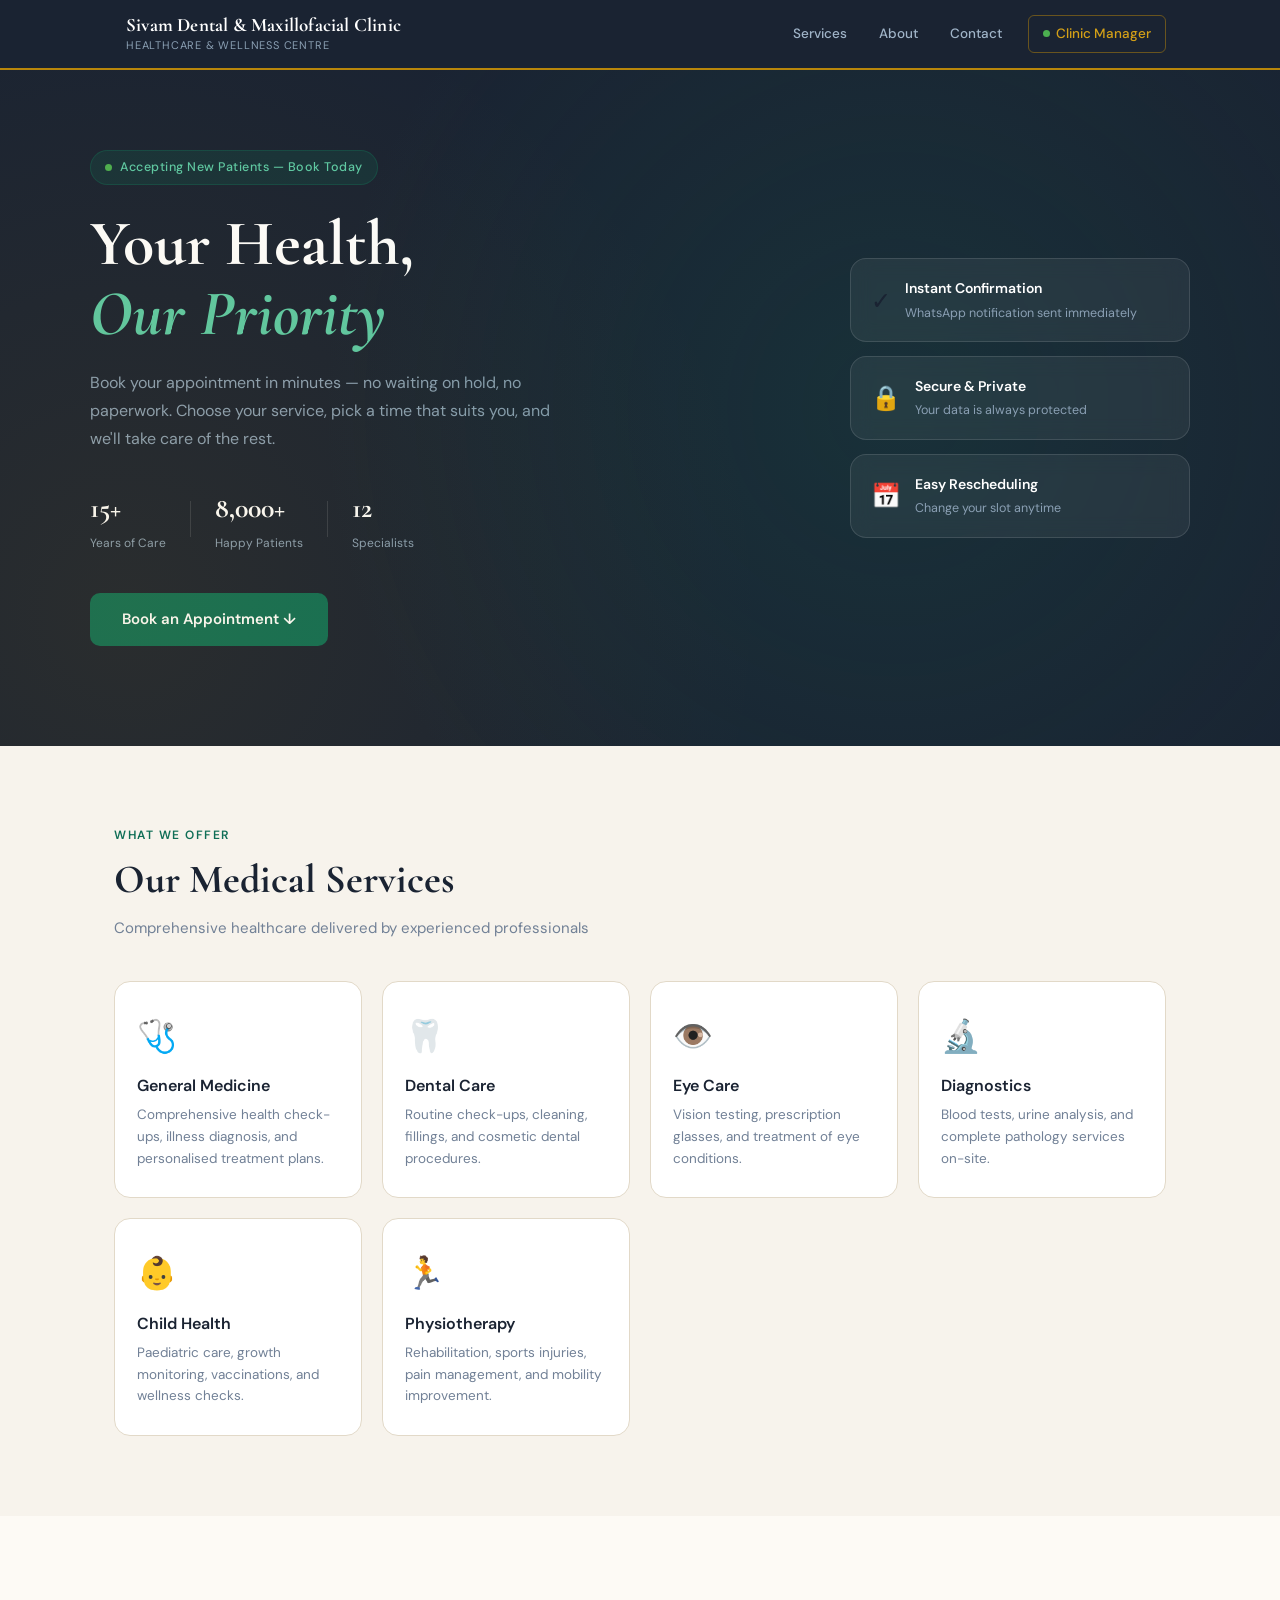
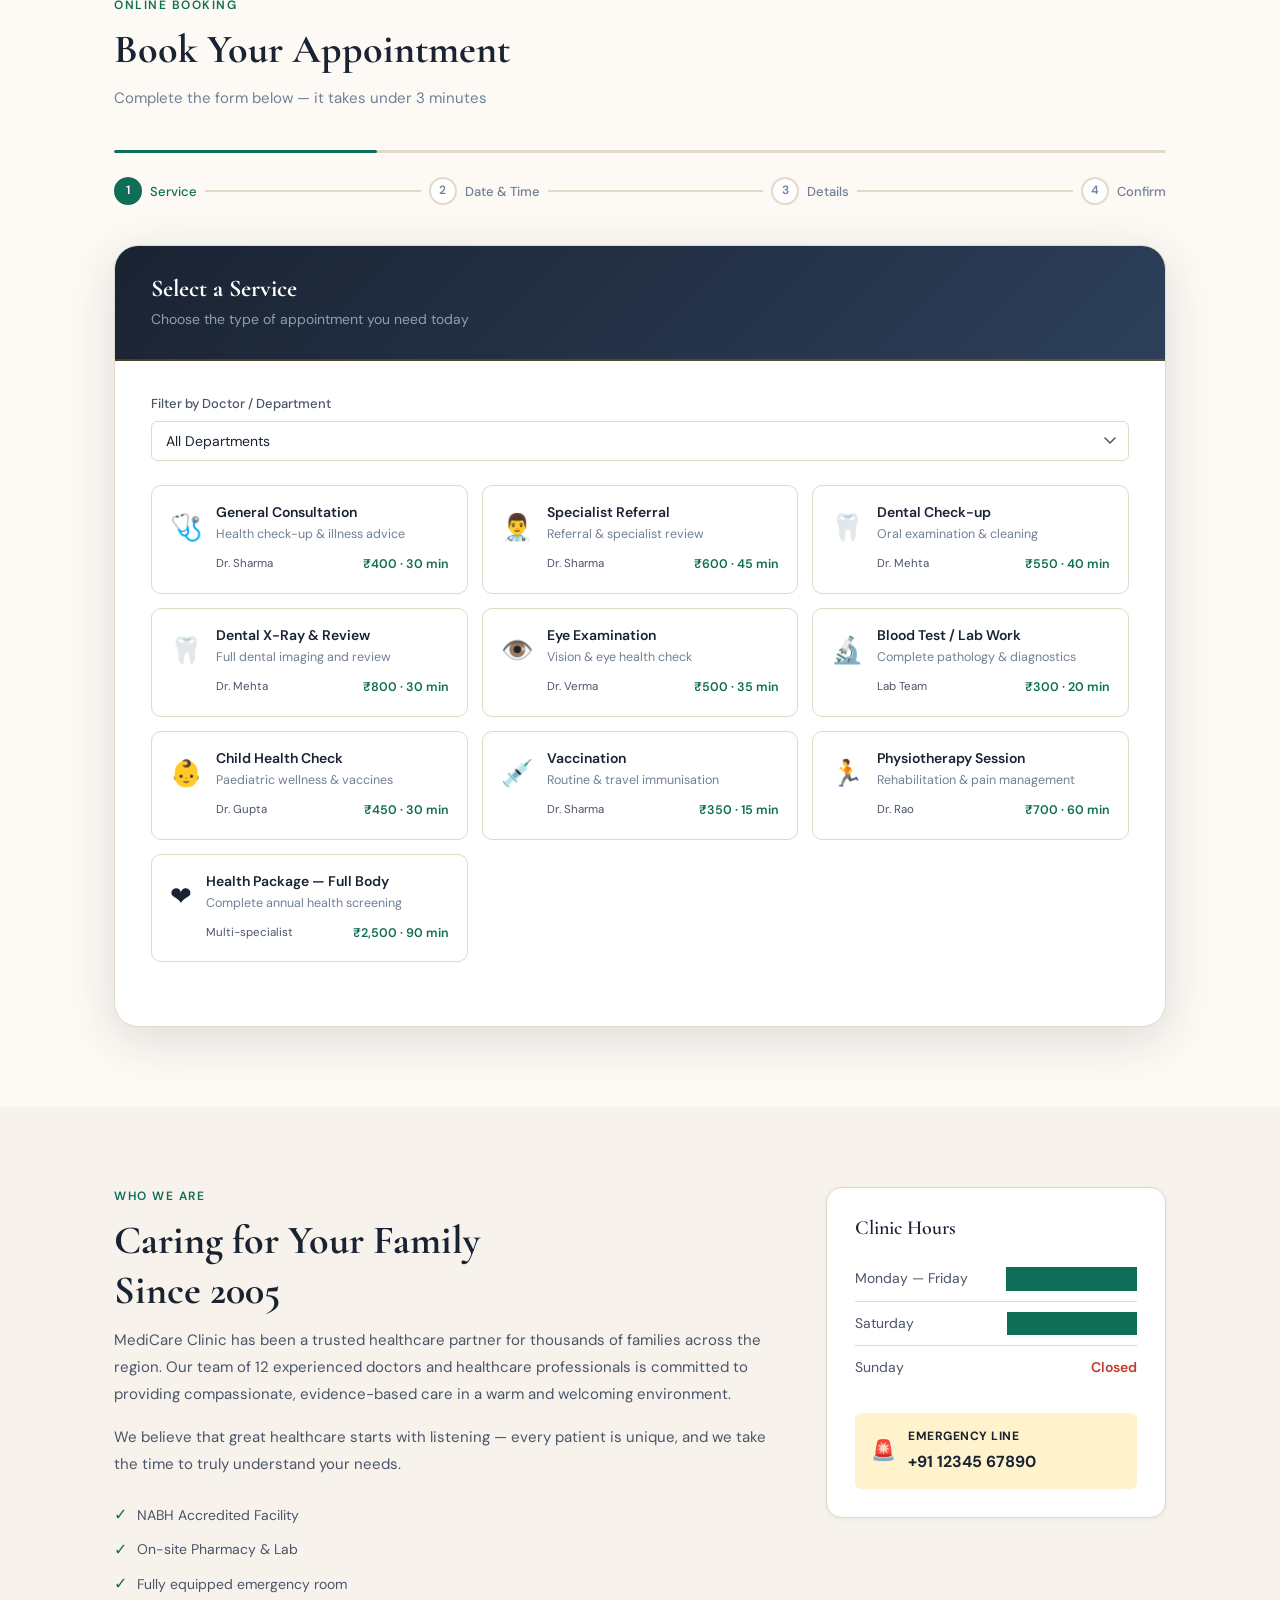
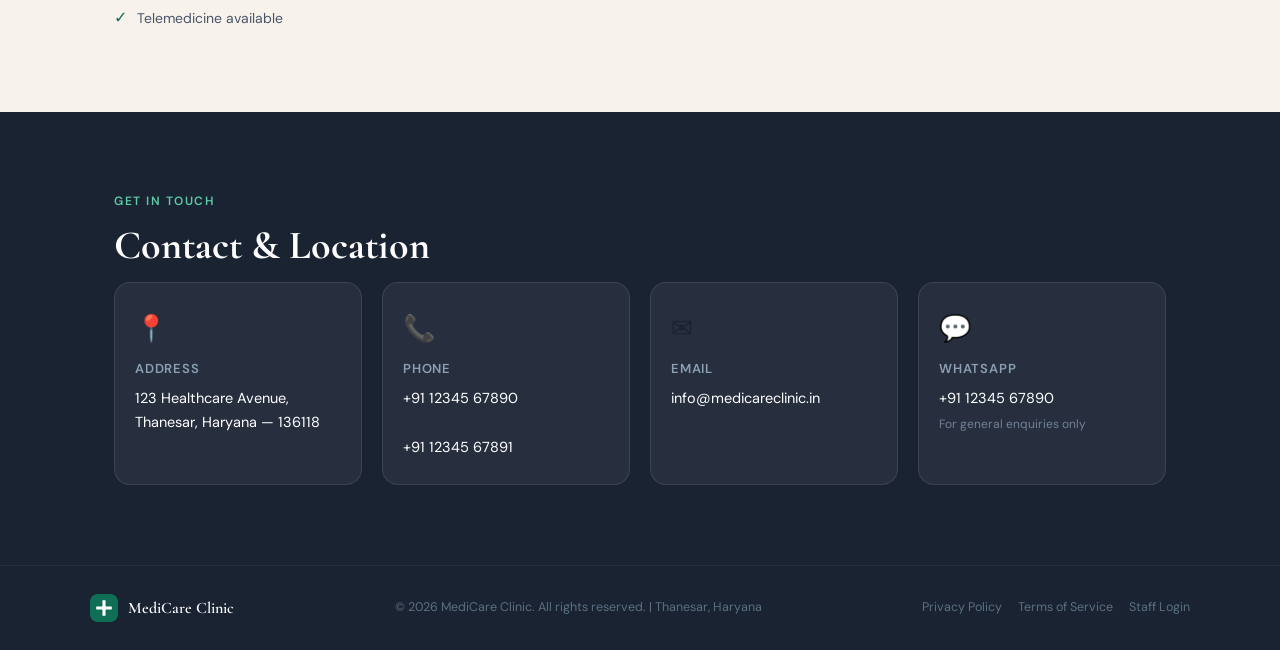
==== commit 0fb69092: "Update index.html" ====
--- a/Appointment booking site/index.html
+++ b/Appointment booking site/index.html
@@ -3,8 +3,9 @@
 <head>
 <meta charset="UTF-8"/>
 <meta name="viewport" content="width=device-width, initial-scale=1.0"/>
-<title>MediCare Clinic — Book an Appointment</title>
-<meta name="description" content="Book your appointment at MediCare Clinic online. Fast, easy, and secure appointment scheduling."/>
+<title>Sivam Dental & Maxillofacial Clinic — Book an Appointment
+  சிவம் பல் மற்றும் முக சீரமைப்பு மருத்துவகம் - முன்பதிவு செய்க </title>
+<meta name="description" content="Book your appointment at Sivam Dental & Maxillofacial Clinic online. Fast, easy, and secure appointment scheduling."/>
 <link rel="preconnect" href="https://fonts.googleapis.com"/>
 <link rel="preconnect" href="https://fonts.gstatic.com" crossorigin/>
 <link href="https://fonts.googleapis.com/css2?family=Cormorant+Garamond:wght@400;500;600;700&family=DM+Sans:ital,opsz,wght@0,9..40,300;0,9..40,400;0,9..40,500;0,9..40,600;1,9..40,300&display=swap" rel="stylesheet"/>
@@ -24,7 +25,7 @@
         </svg>
       </div>
       <div class="logo-text">
-        <span class="logo-name">MediCare Clinic</span>
+        <span class="logo-name">Sivam Dental & Maxillofacial Clinic</span>
         <span class="logo-tagline">Healthcare &amp; Wellness Centre</span>
       </div>
     </a>
